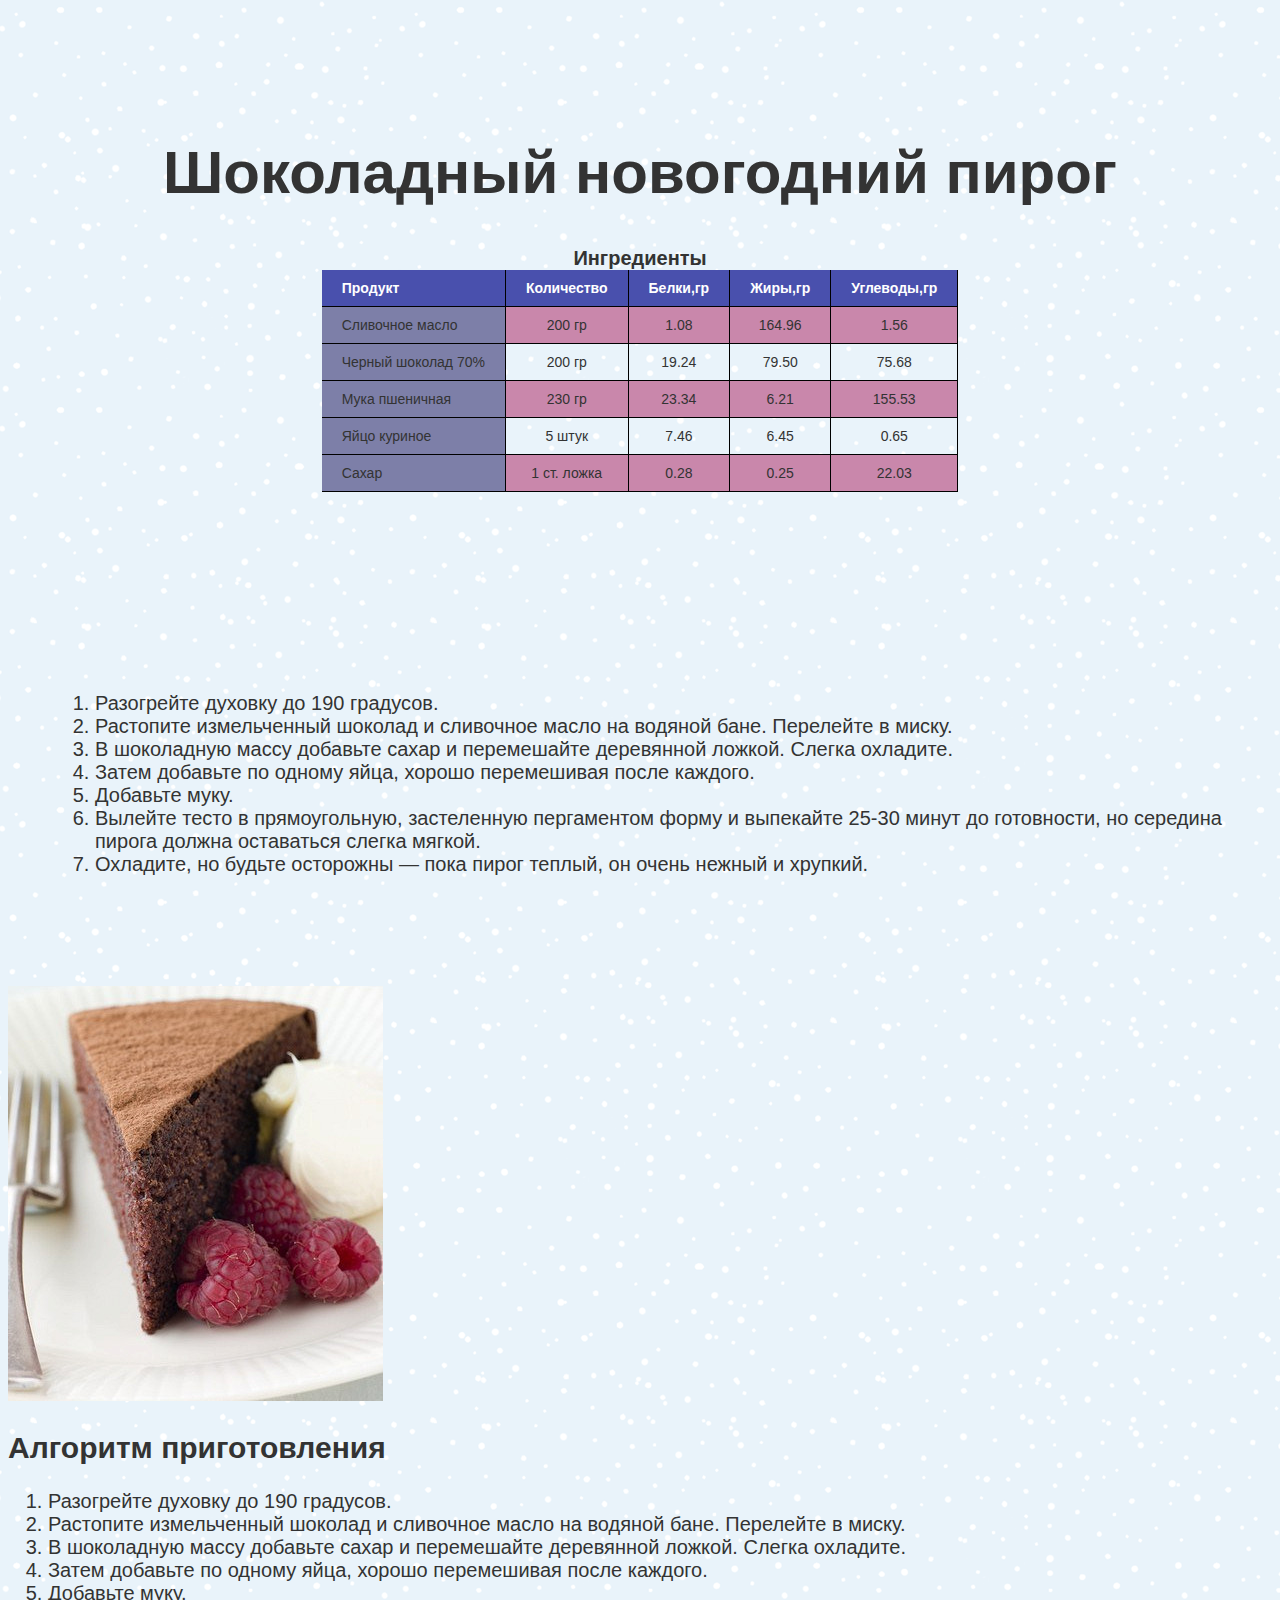
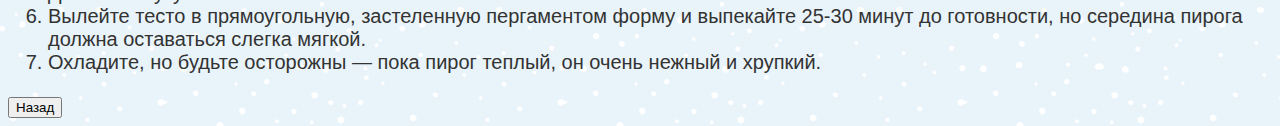
==== rescipy.html @ e44ee41b "Добавлен кусок моего курсового проекта, дальше будет круче...хотелось бы" ====
<!DOCTYPE html>
<html lang="ru">

<head>
    <meta charset="UTF-8">
    <meta name="viewport" content="width=device-width, initial-scale=1.0">
    <link rel="stylesheet" href="css/rescipy.css">
    <title>Рецепт пирога</title>
</head>

<body>


    <section class="section table">
        <div class="container">
            <div class="table-block">
                <h1 class="section-title table__title">Шоколадный новогодний пирог</h1>
            </div>
            <div class="section-table table__ingredients">
                <table class="table rescipy__table">
                    <caption class="table-title table__name"> <b>Ингредиенты</b> </caption>
                    <tr>
                        <th>Продукт</th>
                        <th>Количество</th>
                        <th>Белки,гр</th>
                        <th>Жиры,гр</th>
                        <th>Углеводы,гр</th>
                    </tr>
                    <tr>
                        <td class="table__item">Сливочное масло</td>
                        <td> 200 гр </td>
                        <td> 1.08 </td>
                        <td> 164.96 </td>
                        <td> 1.56 </td>
                    </tr>
                    <tr>
                        <td class="table__item">Черный шоколад 70%</td>
                        <td> 200 гр </td>
                        <td> 19.24 </td>
                        <td> 79.50 </td>
                        <td> 75.68 </td>
                    </tr>
                    <tr>
                        <td class="table__item">Мука пшеничная</td>
                        <td> 230 гр </td>
                        <td> 23.34 </td>
                        <td> 6.21 </td>
                        <td> 155.53 </td>
                    </tr>
                    <tr>
                        <td class="table__item">Яйцо куриное</td>
                        <td> 5 штук </td>
                        <td> 7.46 </td>
                        <td> 6.45 </td>
                        <td> 0.65 </td>
                    </tr>
                    <tr>
                        <td class="table__item">Сахар</td>
                        <td> 1 ст. ложка </td>
                        <td> 0.28 </td>
                        <td> 0.25 </td>
                        <td> 22.03 </td>
                    </tr>
                </table>
            </div>
    </section>

    <section class="cooking_method section">
        <div class="container">
            <div class="cooking_method-block">
                <div class="cooking_method__algoritm">
                    <ol class="algoritm">
                        <li class="rescipy_menu__item">Разогрейте духовку до 190 градусов.</li>
                        <li class="rescipy_menu__item">Растопите измельченный шоколад и сливочное масло на водяной бане.
                            Перелейте в миску.</li>
                        <li class="rescipy_menu__item">В шоколадную массу добавьте сахар и перемешайте деревянной
                            ложкой. Слегка
                            охладите.</li>
                        <li class="rescipy_menu__item">Затем добавьте по одному яйца, хорошо перемешивая после каждого.
                        </li>
                        <li class="rescipy_menu__item">Добавьте муку.</li>
                        <li class="rescipy_menu__item">Вылейте тесто в прямоугольную, застеленную пергаментом форму и
                            выпекайте
                            25-30 минут до готовности, но середина пирога должна оставаться слегка мягкой.</li>
                        <li class="rescipy_menu__item">Охладите, но будьте осторожны — пока пирог теплый, он очень
                            нежный и
                            хрупкий.</li>
                    </ol>
                </div>
            </div>
        </div>
    </section>
    <img src="assets/img/pie.jpg" alt="Шоколадный пирог">

    <!-- Таблица с ингредиентами-->
    <div class="hero__rescipy">


        <!--Алгоритм приготовления-->
        <h2>Алгоритм приготовления</h2>
        <div class="hero__rescipy_algoritm">
            <ol class="rescipy_menu">
                <li class="rescipy_menu__item">Разогрейте духовку до 190 градусов.</li>
                <li class="rescipy_menu__item">Растопите измельченный шоколад и сливочное масло на водяной бане.
                    Перелейте в миску.</li>
                <li class="rescipy_menu__item">В шоколадную массу добавьте сахар и перемешайте деревянной ложкой. Слегка
                    охладите.</li>
                <li class="rescipy_menu__item">Затем добавьте по одному яйца, хорошо перемешивая после каждого.</li>
                <li class="rescipy_menu__item">Добавьте муку.</li>
                <li class="rescipy_menu__item">Вылейте тесто в прямоугольную, застеленную пергаментом форму и выпекайте
                    25-30 минут до готовности, но середина пирога должна оставаться слегка мягкой.</li>
                <li class="rescipy_menu__item">Охладите, но будьте осторожны — пока пирог теплый, он очень нежный и
                    хрупкий.</li>
            </ol>
        </div>
        <a href="index.html" class="go_back">
            <button class="btn_back">Назад</button>
        </a>
    </div>

</body>

</html>
---- css/rescipy.css ----
* {
    box-sizing: border-box;
}

.container {
    width: 1170px;
    margin: auto;
}

.section {
    padding: 90px 0px;
}

body {
    background: url('../assets/img/blue-snow.png');
    font-family: 'Franklin Gothic Medium',
        'Arial Narrow',
        Arial,
        sans-serif;
    font-size: 20px;
    color: #333333;
}

.section-table {
    align-items: center;
}

.table {
    font-family: "Lucida Sans Unicode", "Lucida Grande", Sans-Serif;
    font-size: 14px;
    border-collapse: collapse;
    text-align: center;
    margin: auto;
}

.table-title {
    font-size: 20px;
}

.table__item {
    background: #7d7fa8;
    padding: 10px 20px;
}

th {
    background: #4950ad;
    color: white;
    padding: 10px 20px;
}

th,
td {
    border-style: solid;
    border-width: 0 1px 1px 0;
    border-color: black;
}

tr:nth-child(even) {
    background: #c987ab;
}

th:first-child,
td:first-child {
    text-align: left;
}

.table__title {
    text-align: center;
    font-size: 60px;
}
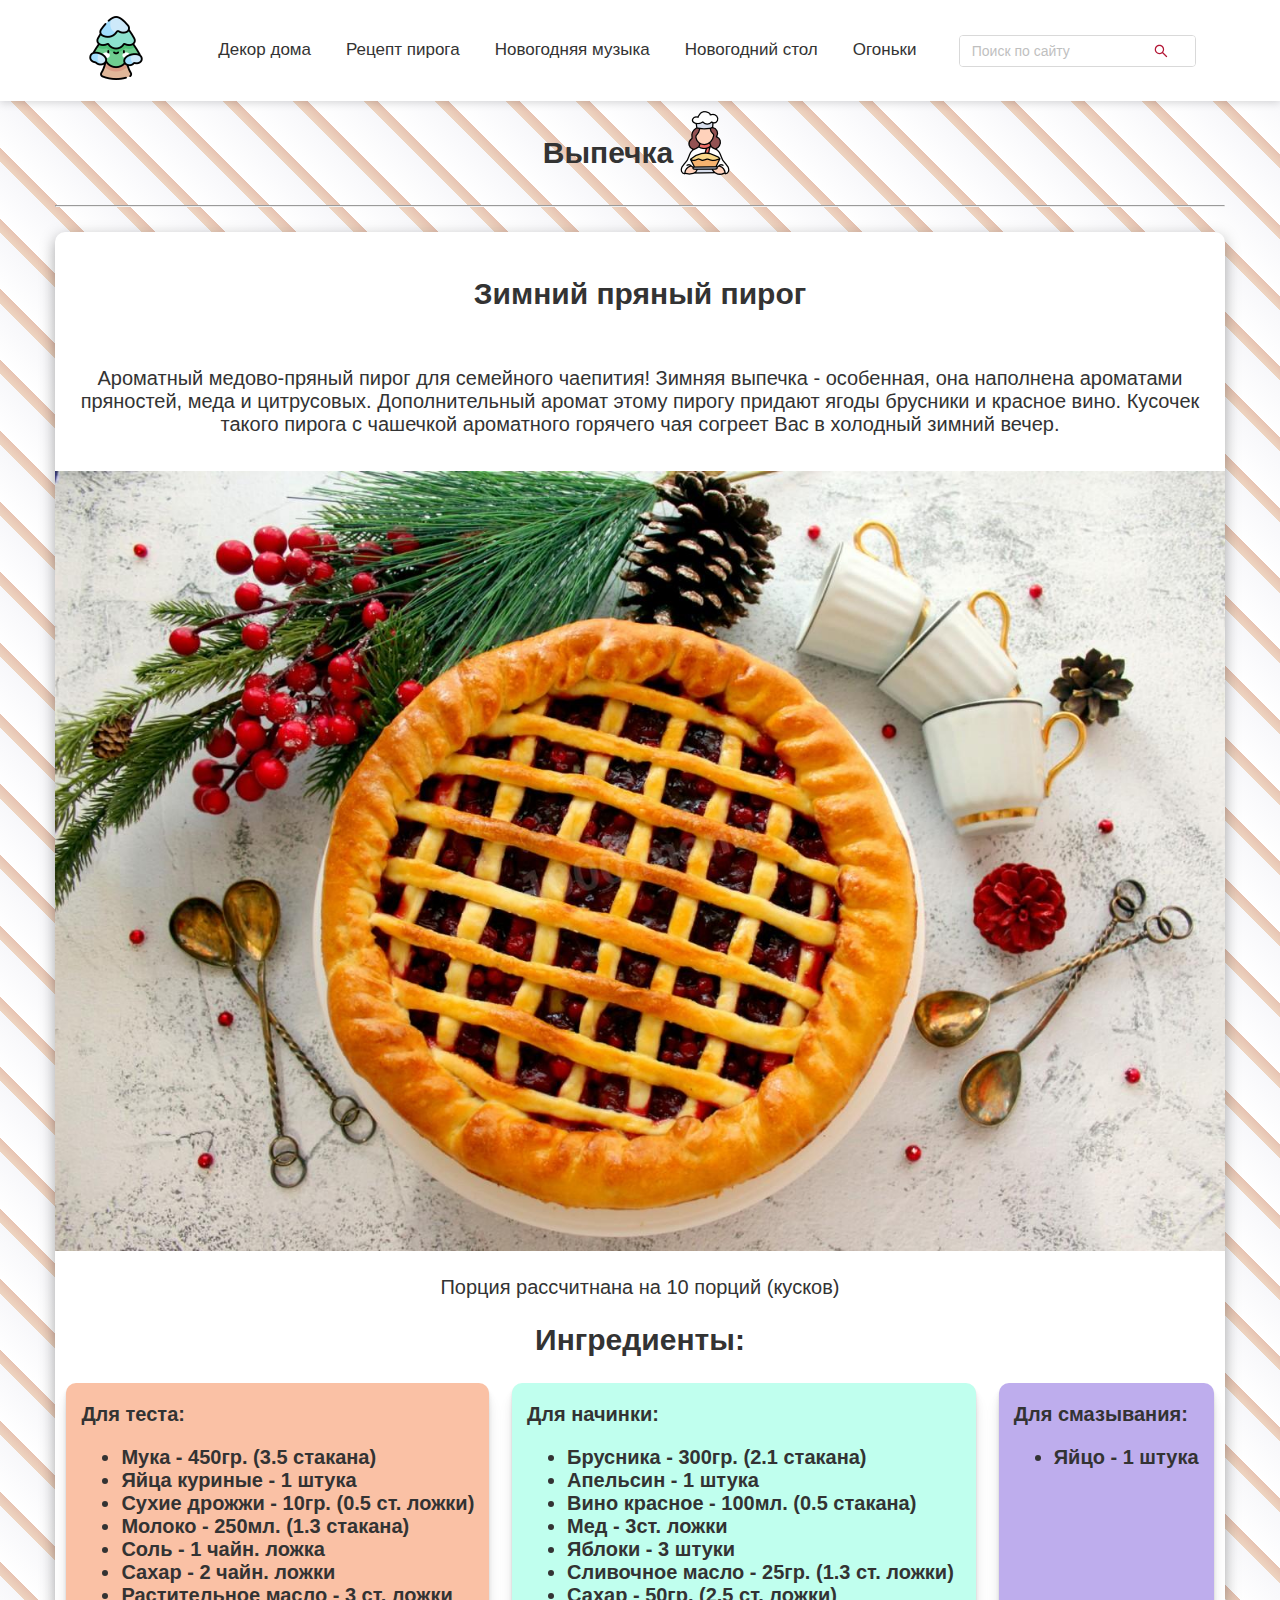
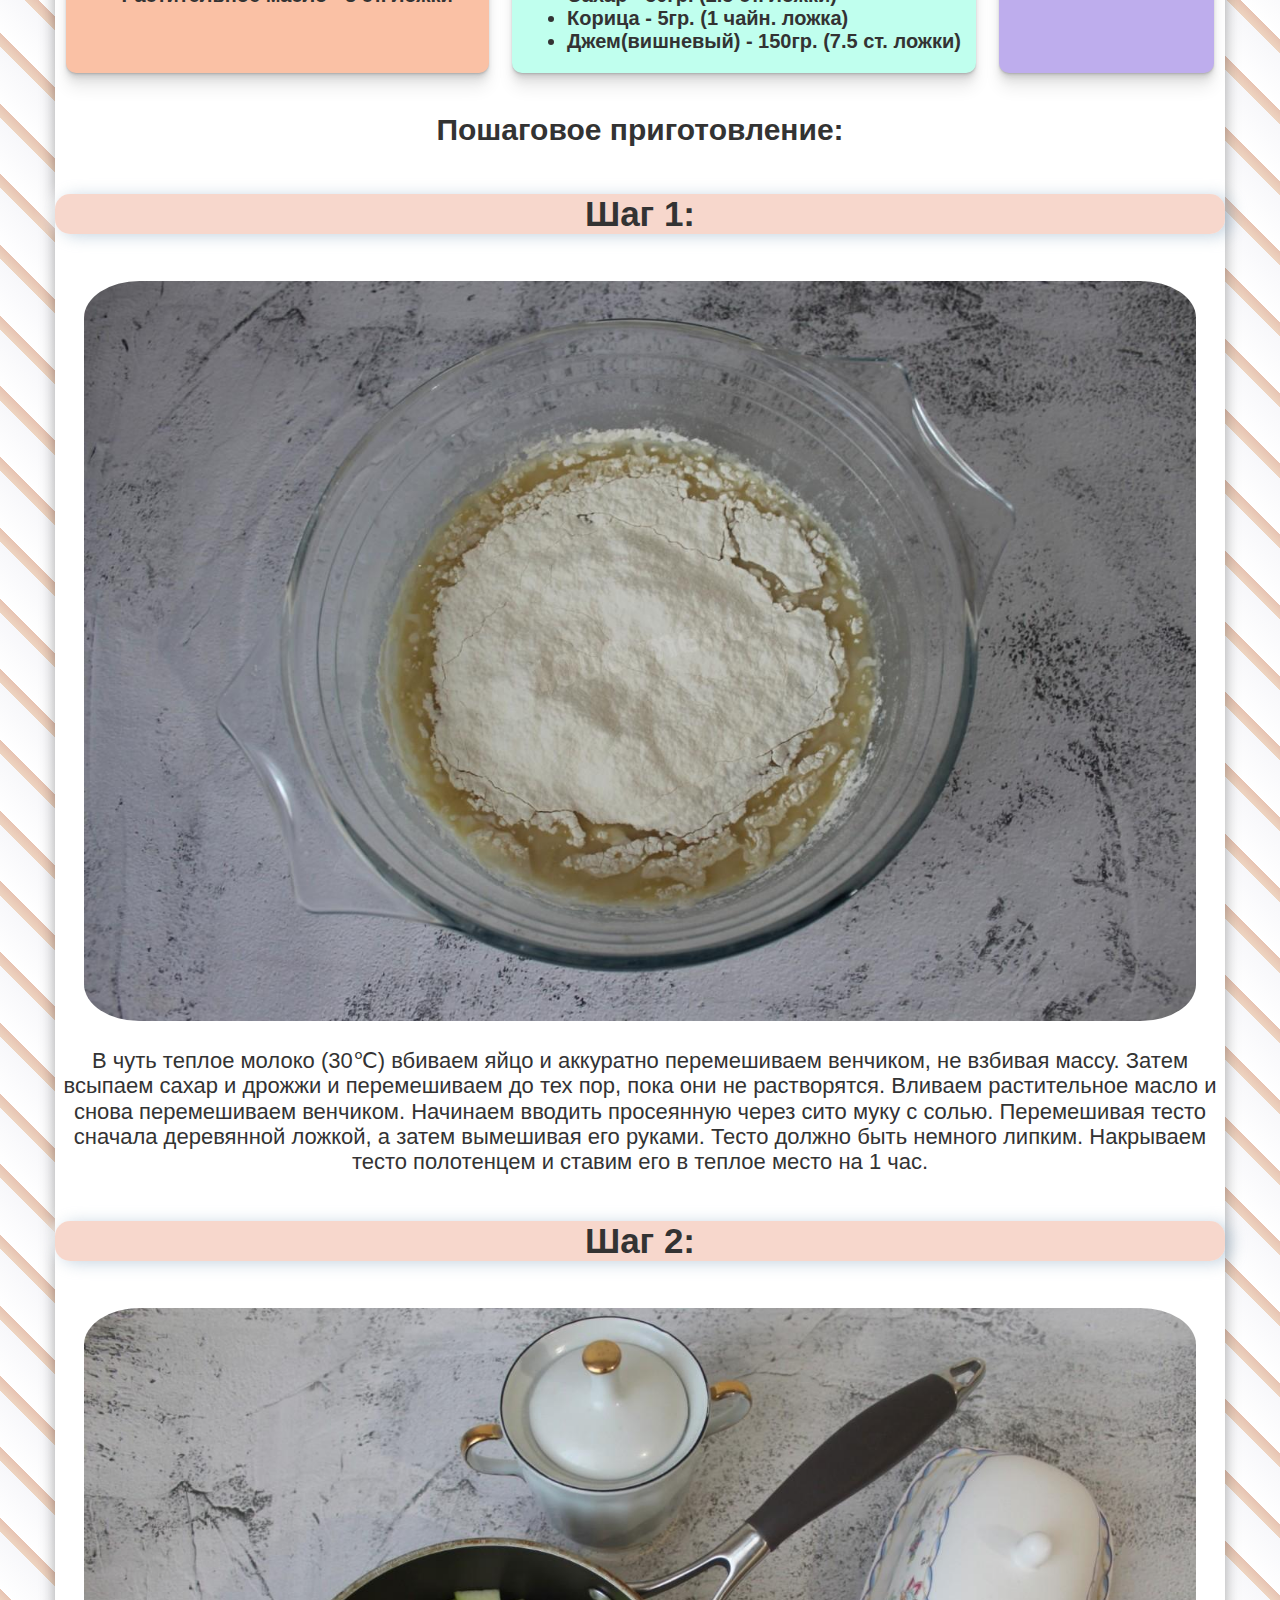
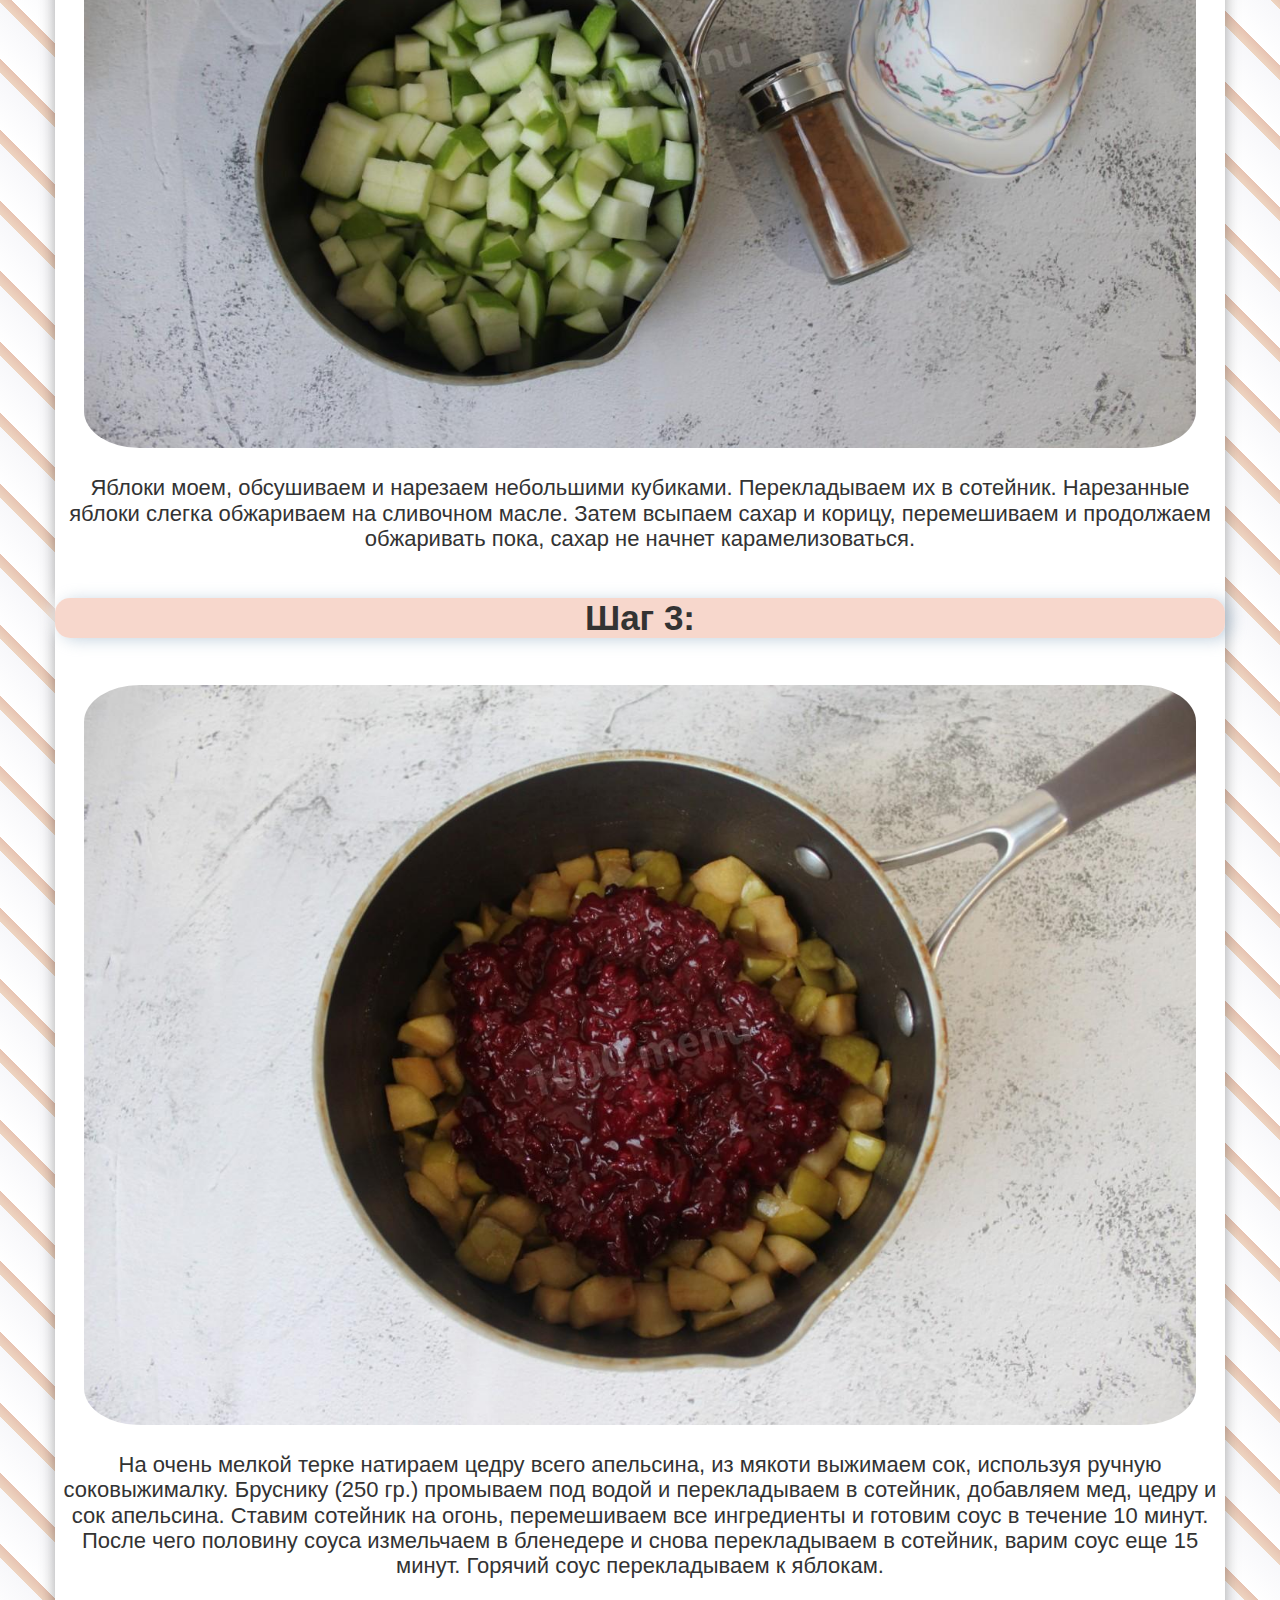
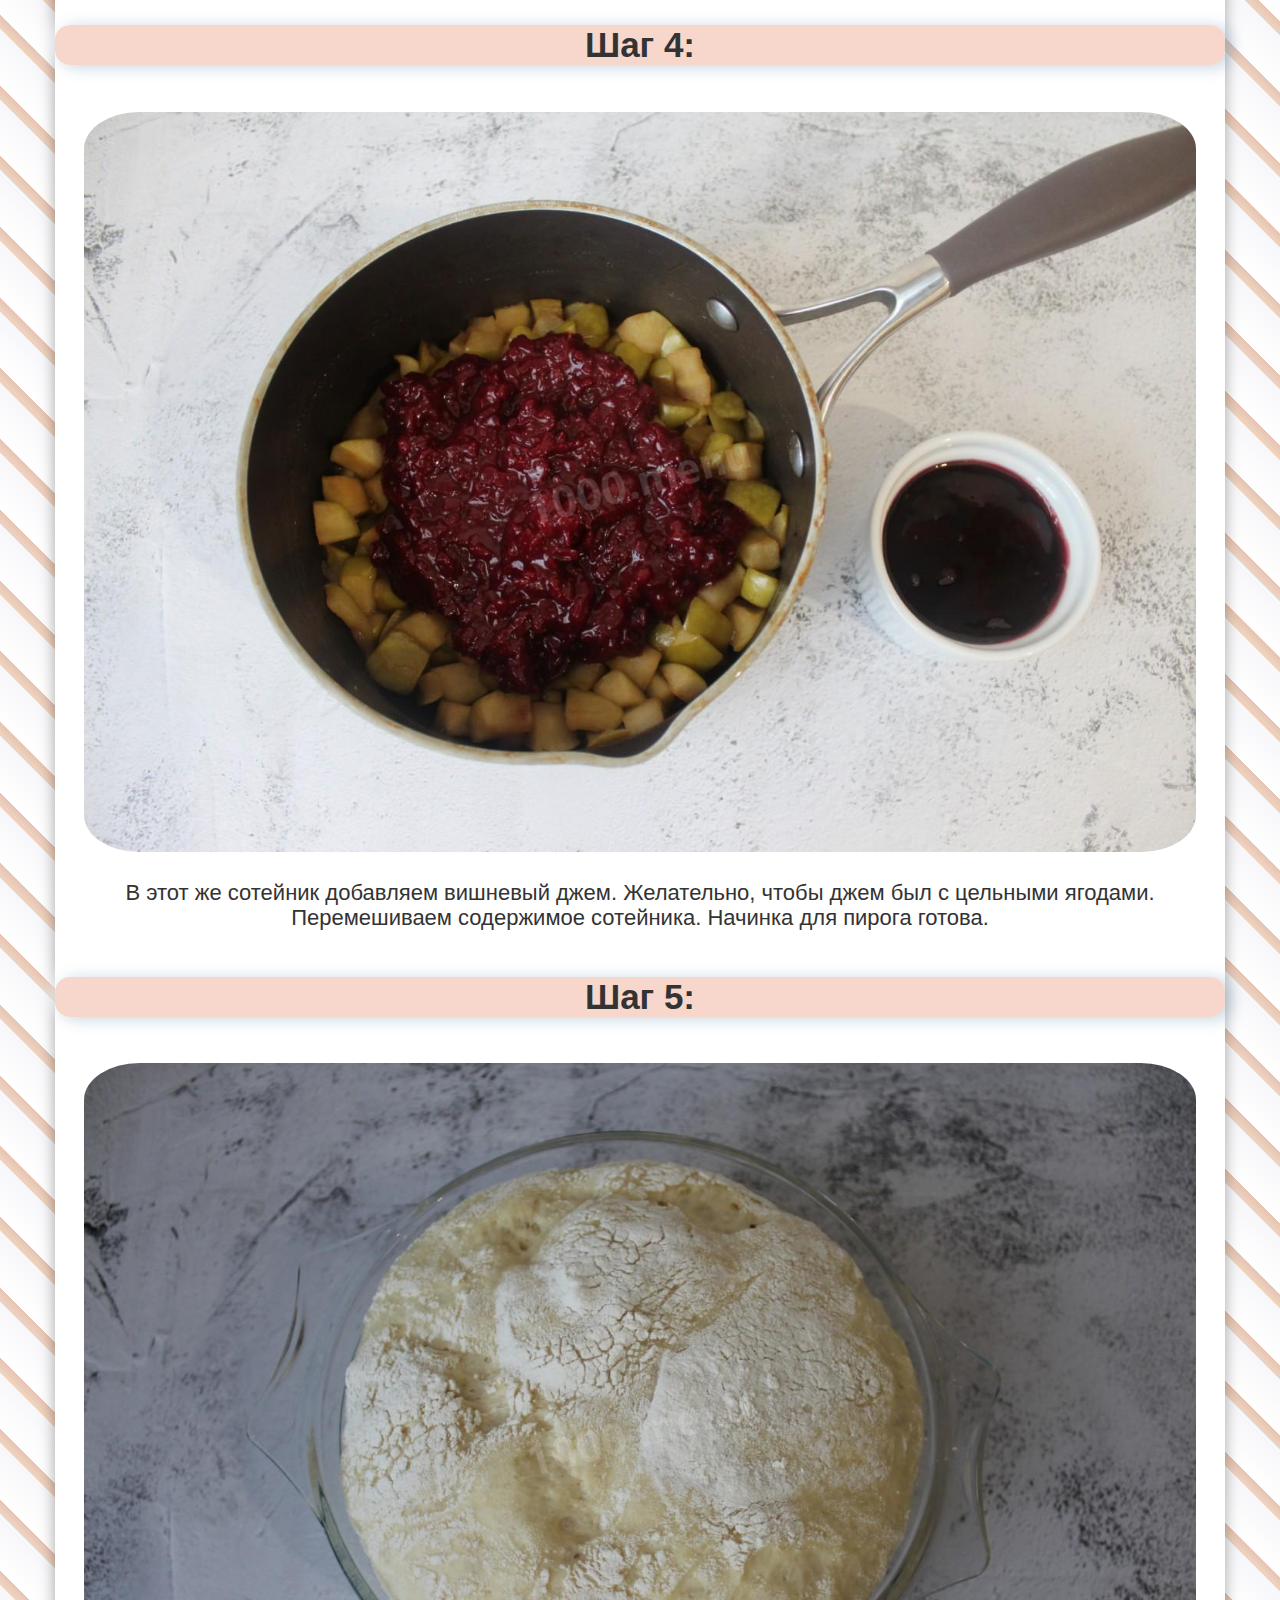
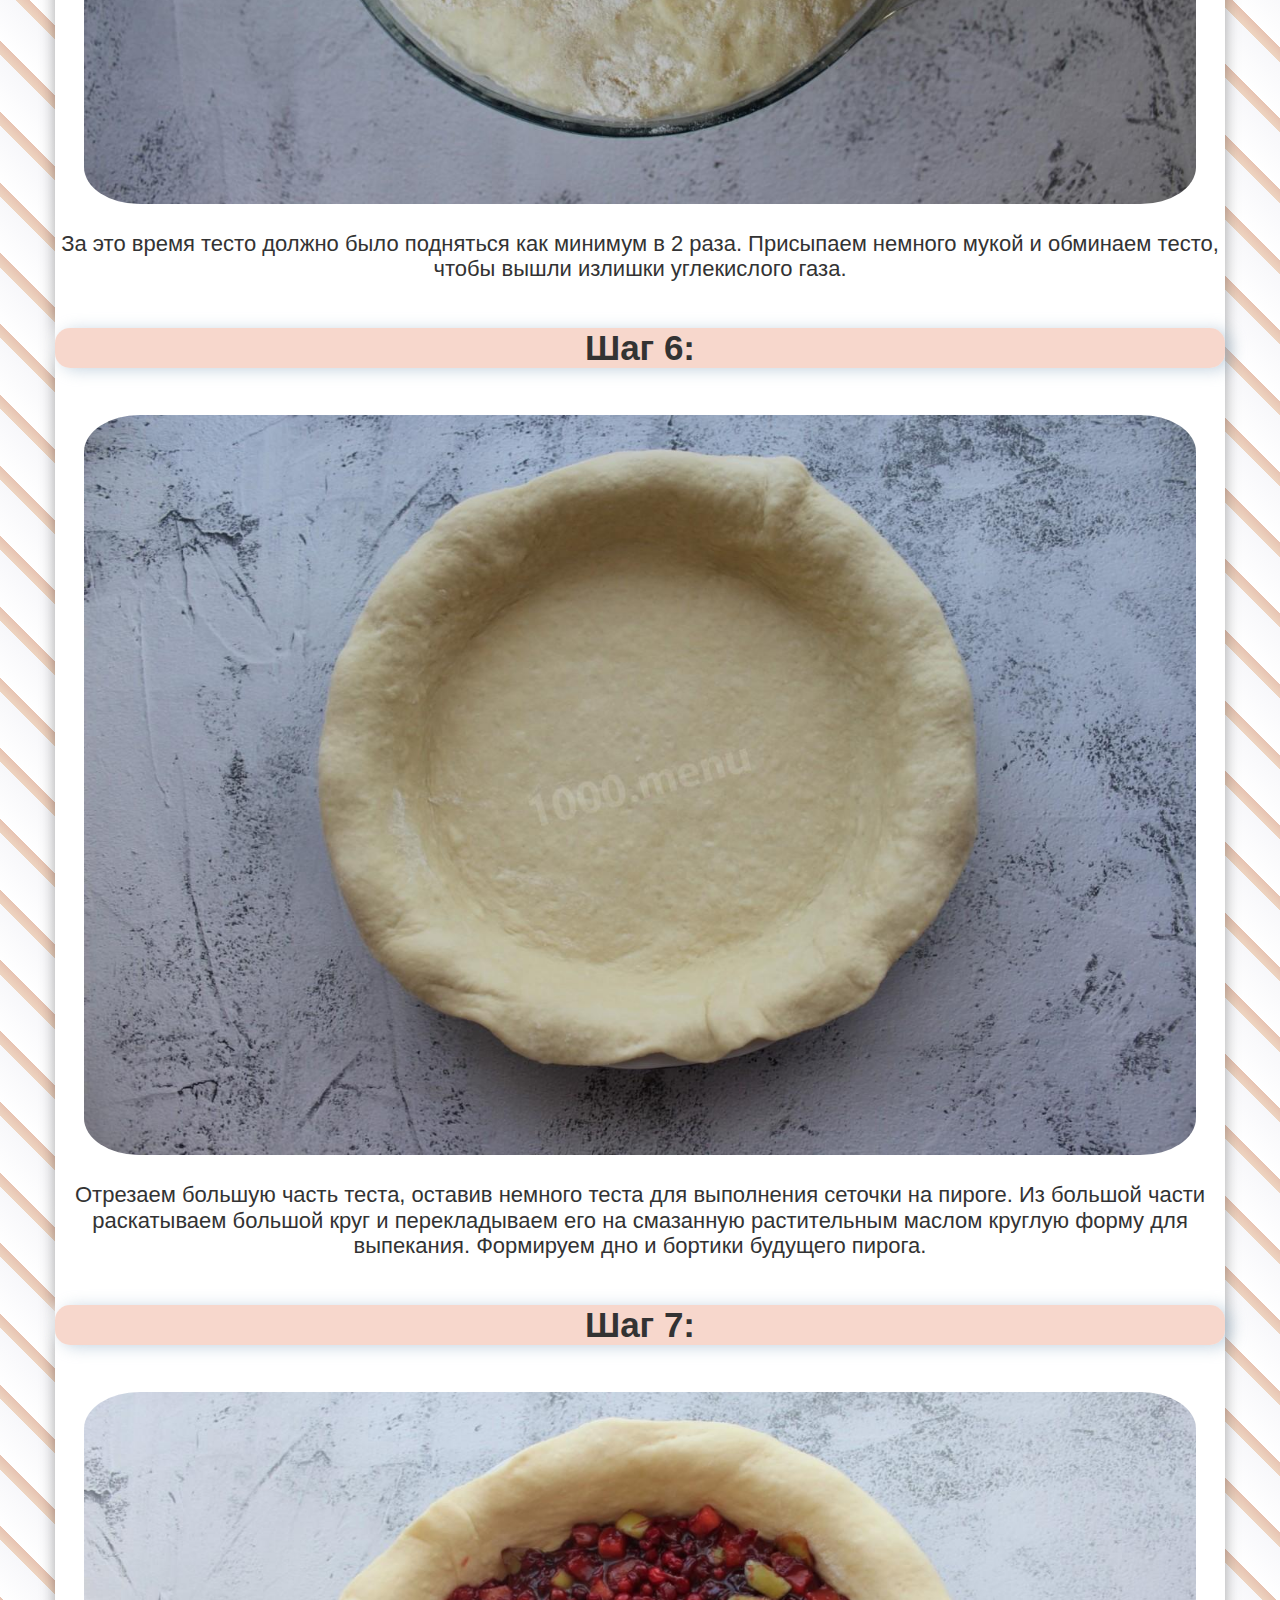
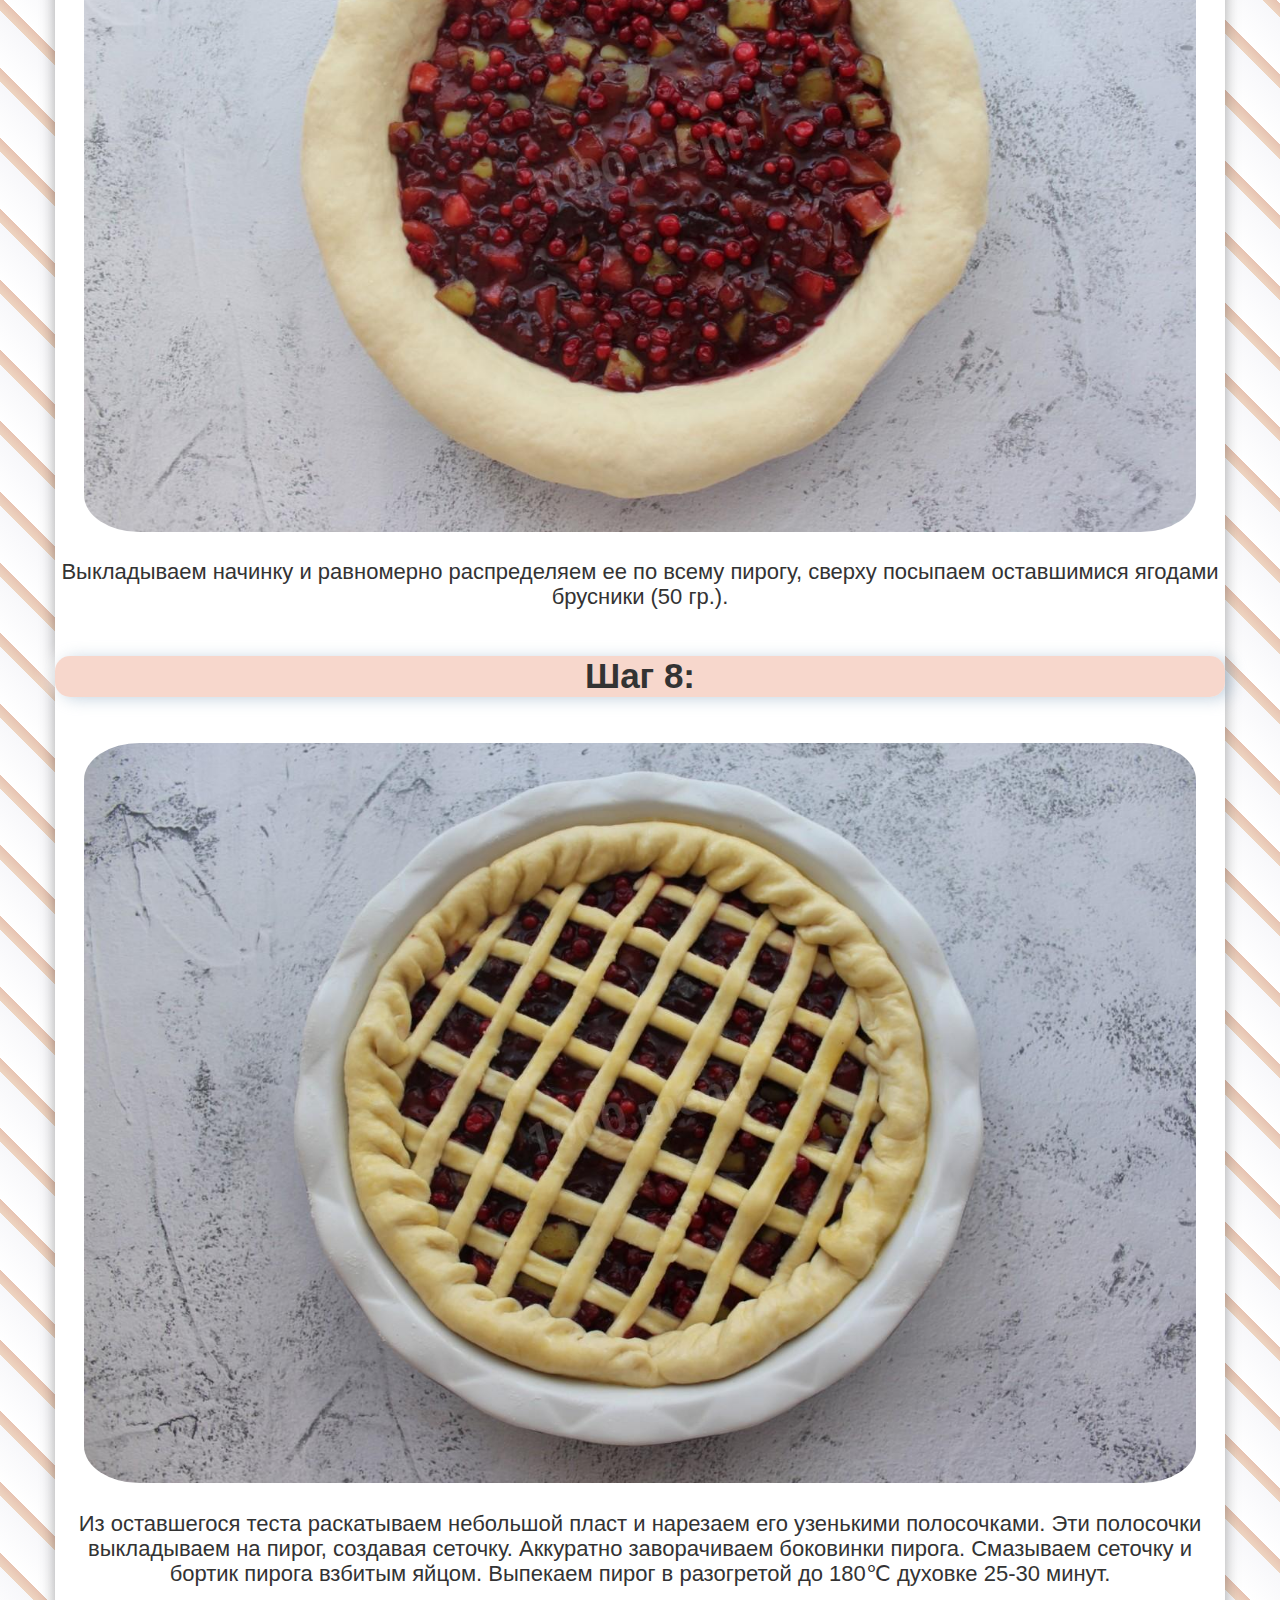
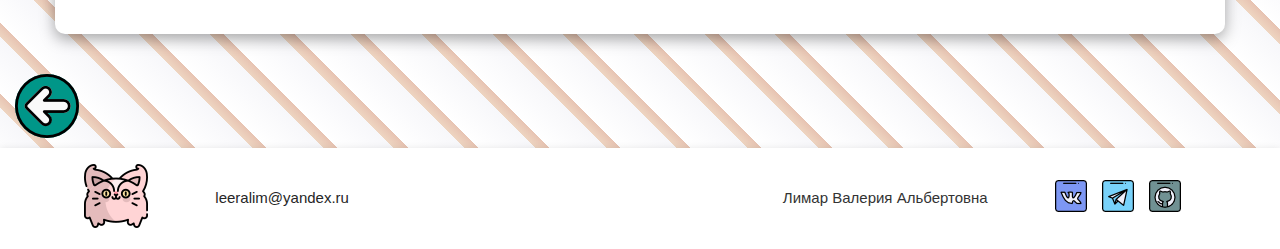
==== commit 0f74fa48: "Модифицировала страницу с рецептом" ====
--- a/rescipy.html
+++ b/rescipy.html
@@ -5,119 +5,240 @@
     <meta charset="UTF-8">
     <meta name="viewport" content="width=device-width, initial-scale=1.0">
     <link rel="stylesheet" href="css/rescipy.css">
+    <link rel="stylesheet" href="css/normalize.css">
     <title>Рецепт пирога</title>
 </head>
 
 <body>
-
-
-    <section class="section table">
+    <nav class="navbar">
         <div class="container">
-            <div class="table-block">
-                <h1 class="section-title table__title">Шоколадный новогодний пирог</h1>
-            </div>
-            <div class="section-table table__ingredients">
-                <table class="table rescipy__table">
-                    <caption class="table-title table__name"> <b>Ингредиенты</b> </caption>
-                    <tr>
-                        <th>Продукт</th>
-                        <th>Количество</th>
-                        <th>Белки,гр</th>
-                        <th>Жиры,гр</th>
-                        <th>Углеводы,гр</th>
-                    </tr>
-                    <tr>
-                        <td class="table__item">Сливочное масло</td>
-                        <td> 200 гр </td>
-                        <td> 1.08 </td>
-                        <td> 164.96 </td>
-                        <td> 1.56 </td>
-                    </tr>
-                    <tr>
-                        <td class="table__item">Черный шоколад 70%</td>
-                        <td> 200 гр </td>
-                        <td> 19.24 </td>
-                        <td> 79.50 </td>
-                        <td> 75.68 </td>
-                    </tr>
-                    <tr>
-                        <td class="table__item">Мука пшеничная</td>
-                        <td> 230 гр </td>
-                        <td> 23.34 </td>
-                        <td> 6.21 </td>
-                        <td> 155.53 </td>
-                    </tr>
-                    <tr>
-                        <td class="table__item">Яйцо куриное</td>
-                        <td> 5 штук </td>
-                        <td> 7.46 </td>
-                        <td> 6.45 </td>
-                        <td> 0.65 </td>
-                    </tr>
-                    <tr>
-                        <td class="table__item">Сахар</td>
-                        <td> 1 ст. ложка </td>
-                        <td> 0.28 </td>
-                        <td> 0.25 </td>
-                        <td> 22.03 </td>
-                    </tr>
-                </table>
-            </div>
-    </section>
-
-    <section class="cooking_method section">
+            <div class="navbar-wrapper">
+                <a href="/" class="navbar__logo">
+                    <img src="assets/img/pine-tree.png" alt="logo">
+                </a>
+                <div class="navbar-menu">
+                    <ul class="navbar-menu__items">
+                        <li class="navbar-menu__item">
+                            <a href="decorate.html" class="navbar-menu__link">Декор дома</a>
+                        </li>
+                        <li class="navbar-menu__item">
+                            <a href="rescipy.html" class="navbar-menu__link">Рецепт пирога</a>
+                        </li>
+                        <li class="navbar-menu__item">
+                            <a href="#" class="navbar-menu__link">Новогодняя музыка</a>
+                        </li>
+                        <li class="navbar-menu__item">
+                            <a href="#" class="navbar-menu__link">Новогодний стол</a>
+                        </li>
+                        <li class="navbar-menu__item">
+                            <a href="#" class="navbar-menu__link">Огоньки</a>
+                        </li>
+                    </ul>
+                </div>
+                <div class="input-group">
+                    <input type="text" class="search-input" placeholder="Поиск по сайту">
+                    <button class="search-button">
+                        <img src="assets/img/search.svg" alt="ЛУПА" class="search-item">
+                    </button>
+                </div>
+            </div>
+        </div>
+    </nav>
+    <section class="section rescipy">
         <div class="container">
-            <div class="cooking_method-block">
-                <div class="cooking_method__algoritm">
-                    <ol class="algoritm">
-                        <li class="rescipy_menu__item">Разогрейте духовку до 190 градусов.</li>
-                        <li class="rescipy_menu__item">Растопите измельченный шоколад и сливочное масло на водяной бане.
-                            Перелейте в миску.</li>
-                        <li class="rescipy_menu__item">В шоколадную массу добавьте сахар и перемешайте деревянной
-                            ложкой. Слегка
-                            охладите.</li>
-                        <li class="rescipy_menu__item">Затем добавьте по одному яйца, хорошо перемешивая после каждого.
-                        </li>
-                        <li class="rescipy_menu__item">Добавьте муку.</li>
-                        <li class="rescipy_menu__item">Вылейте тесто в прямоугольную, застеленную пергаментом форму и
-                            выпекайте
-                            25-30 минут до готовности, но середина пирога должна оставаться слегка мягкой.</li>
-                        <li class="rescipy_menu__item">Охладите, но будьте осторожны — пока пирог теплый, он очень
-                            нежный и
-                            хрупкий.</li>
-                    </ol>
+            <div class="rescipy-category">
+                <h2 class="catgory-name">Выпечка</h2>
+                <img src="assets/img/baker.png" alt="baker" class="baker">
+            </div>
+            <hr>
+            <div class="card cooking-method">
+                <h2 class="title title_medium">Зимний пряный пирог</h2>
+                <div class="plain-text">
+                    <div class="description">
+                        <p class="description-text">Ароматный медово-пряный пирог для семейного чаепития! Зимняя выпечка
+                            - особенная, она
+                            наполнена
+                            ароматами пряностей,
+                            меда и цитрусовых. Дополнительный аромат этому пирогу придают ягоды брусники и красное вино.
+                            Кусочек такого пирога с
+                            чашечкой ароматного горячего чая согреет Вас в холодный зимний вечер.
+                        </p>
+                    </div>
+                    <div class="content-media">
+                        <img src="assets/img/ny_pie.jpg" alt="Новогоднии пряныи пирожочек" class="pie">
+                    </div>
+                </div>
+                <div class="ingredients">
+                    <p>Порция рассчитнана на 10 порций (кусков)</p>
+                    <p>
+                    <h2>Ингредиенты:</h2>
+                    </p>
+                    <div class="ingredient-items">
+                        <div class="dough">
+                            <p>Для теста:</p>
+                            <ul>
+                                <li>Мука - 450гр. (3.5 стакана)</li>
+                                <li>Яйца куриные - 1 штука</li>
+                                <li>Сухие дрожжи - 10гр. (0.5 ст. ложки)</li>
+                                <li>Молоко - 250мл. (1.3 стакана)</li>
+                                <li>Соль - 1 чайн. ложка</li>
+                                <li>Сахар - 2 чайн. ложки</li>
+                                <li>Растительное масло - 3 ст. ложки</li>
+                            </ul>
+                        </div>
+                        <div class="filling">
+                            <p>Для начинки:</p>
+                            <ul>
+                                <li>Брусника - 300гр. (2.1 стакана)</li>
+                                <li>Апельсин - 1 штука</li>
+                                <li>Вино красное - 100мл. (0.5 стакана)</li>
+                                <li>Мед - 3ст. ложки</li>
+                                <li>Яблоки - 3 штуки</li>
+                                <li>Сливочное масло - 25гр. (1.3 ст. ложки)</li>
+                                <li>Сахар - 50гр. (2.5 ст. ложки)</li>
+                                <li>Корица - 5гр. (1 чайн. ложка)</li>
+                                <li>Джем(вишневый) - 150гр. (7.5 ст. ложки)</li>
+                            </ul>
+                        </div>
+                        <div class="lubrication">
+                            <p>Для смазывания:</p>
+                            <ul>
+                                <li>Яйцо - 1 штука</li>
+                            </ul>
+                        </div>
+                    </div>
+                </div>
+                <div class="cooking-algoritm">
+                    <h2 class="cooking-title">Пошаговое приготовление:</h2>
+                    <div class="cooking-steps">
+                        <h4 class="step-number">Шаг 1:</h4>
+                        <div class="step">
+                            <p class="step-photo">
+                                <img src="assets/img/flour.jpg" alt="" class="flour">
+                            </p>
+                            <p>В чуть теплое молоко (30℃) вбиваем яйцо и аккуратно перемешиваем венчиком, не взбивая
+                                массу. Затем всыпаем сахар и
+                                дрожжи и перемешиваем до тех пор, пока они не растворятся. Вливаем растительное масло и
+                                снова перемешиваем венчиком.
+                                Начинаем вводить просеянную через сито муку с солью. Перемешивая тесто сначала
+                                деревянной ложкой, а затем вымешивая его
+                                руками. Тесто должно быть немного липким. Накрываем тесто полотенцем и ставим его в
+                                теплое место на 1 час.</p>
+                        </div>
+                        <h4 class="step-number">Шаг 2:</h4>
+                        <div class="step">
+                            <p class="step-photo">
+                                <img src="assets/img/apples.jpg" alt="" class="flour">
+                            </p>
+                            <p>Яблоки моем, обсушиваем и нарезаем небольшими кубиками. Перекладываем их в сотейник.
+                                Нарезанные яблоки слегка обжариваем
+                                на сливочном масле. Затем всыпаем сахар и корицу, перемешиваем и продолжаем обжаривать
+                                пока, сахар не начнет
+                                карамелизоваться.</p>
+                        </div>
+                        <h4 class="step-number">Шаг 3:</h4>
+                        <div class="step">
+                            <p class="step-photo">
+                                <img src="assets/img/fill.jpg" alt="" class="flour">
+                            </p>
+                            <p>На очень мелкой терке натираем цедру всего апельсина, из мякоти выжимаем сок, используя
+                                ручную соковыжималку. Бруснику
+                                (250 гр.) промываем под водой и перекладываем в сотейник, добавляем мед, цедру и сок
+                                апельсина. Ставим сотейник на
+                                огонь, перемешиваем все ингредиенты и готовим соус в течение 10 минут. После чего
+                                половину соуса измельчаем в бленедере
+                                и снова перекладываем в сотейник, варим соус еще 15 минут. Горячий соус перекладываем к
+                                яблокам.</p>
+                        </div>
+                        <h4 class="step-number">Шаг 4:</h4>
+                        <div class="step">
+                            <p class="step-photo">
+                                <img src="assets/img/jem.jpg" alt="" class="flour">
+                            </p>
+                            <p>В этот же сотейник добавляем вишневый джем. Желательно, чтобы джем был с цельными
+                                ягодами. Перемешиваем содержимое
+                                сотейника. Начинка для пирога готова.</p>
+                        </div>
+                        <h4 class="step-number">Шаг 5:</h4>
+                        <div class="step">
+                            <p class="step-photo">
+                                <img src="assets/img/grow.jpg" alt="" class="flour">
+                            </p>
+                            <p>За это время тесто должно было подняться как минимум в 2 раза. Присыпаем немного мукой и
+                                обминаем тесто, чтобы вышли
+                                излишки углекислого газа.</p>
+                        </div>
+                        <h4 class="step-number">Шаг 6:</h4>
+                        <div class="step">
+                            <p class="step-photo">
+                                <img src="assets/img/cut.jpg" alt="" class="flour">
+                            </p>
+                            <p>Отрезаем большую часть теста, оставив немного теста для выполнения сеточки на пироге. Из
+                                большой части раскатываем
+                                большой круг и перекладываем его на смазанную растительным маслом круглую форму для
+                                выпекания. Формируем дно и бортики
+                                будущего пирога.</p>
+                        </div>
+                        <h4 class="step-number">Шаг 7:</h4>
+                        <div class="step">
+                            <p class="step-photo">
+                                <img src="assets/img/make.jpg" alt="" class="flour">
+                            </p>
+                            <p>Выкладываем начинку и равномерно распределяем ее по всему пирогу, сверху посыпаем
+                                оставшимися ягодами брусники (50 гр.).</p>
+                        </div>
+                        <h4 class="step-number">Шаг 8:</h4>
+                        <div class="step">
+                            <p class="step-photo">
+                                <img src="assets/img/bake.jpg" alt="" class="flour">
+                            </p>
+                            <p>Из оставшегося теста раскатываем небольшой пласт и нарезаем его узенькими полосочками.
+                                Эти полосочки выкладываем на
+                                пирог, создавая сеточку. Аккуратно заворачиваем боковинки пирога. Смазываем сеточку и
+                                бортик пирога взбитым яйцом.
+                                Выпекаем пирог в разогретой до 180℃ духовке 25-30 минут.</p>
+                        </div>
+                    </div>
                 </div>
             </div>
         </div>
     </section>
-    <img src="assets/img/pie.jpg" alt="Шоколадный пирог">
-
-    <!-- Таблица с ингредиентами-->
-    <div class="hero__rescipy">
-
-
-        <!--Алгоритм приготовления-->
-        <h2>Алгоритм приготовления</h2>
-        <div class="hero__rescipy_algoritm">
-            <ol class="rescipy_menu">
-                <li class="rescipy_menu__item">Разогрейте духовку до 190 градусов.</li>
-                <li class="rescipy_menu__item">Растопите измельченный шоколад и сливочное масло на водяной бане.
-                    Перелейте в миску.</li>
-                <li class="rescipy_menu__item">В шоколадную массу добавьте сахар и перемешайте деревянной ложкой. Слегка
-                    охладите.</li>
-                <li class="rescipy_menu__item">Затем добавьте по одному яйца, хорошо перемешивая после каждого.</li>
-                <li class="rescipy_menu__item">Добавьте муку.</li>
-                <li class="rescipy_menu__item">Вылейте тесто в прямоугольную, застеленную пергаментом форму и выпекайте
-                    25-30 минут до готовности, но середина пирога должна оставаться слегка мягкой.</li>
-                <li class="rescipy_menu__item">Охладите, но будьте осторожны — пока пирог теплый, он очень нежный и
-                    хрупкий.</li>
-            </ol>
+    <a href="index.html" class="return-back">
+        <img src="assets/img/left-arrow.png" alt="">
+    </a>
+</body>
+
+<footer>
+    <nav class="footer-navbar">
+        <div class="container">
+            <div class="footer-navbar__wrapper">
+                <a href="/" class="navbar__logo">
+                    <img src="assets/img/lynx.png" alt="logo">
+                </a>
+                <a href="mailto:leeralim@yandex.ru" class="mail">leeralim@yandex.ru</a>
+                <span class="author-name">Лимар Валерия Альбертовна</span>
+                <div class="shake-little shake-constant shake-constant--hover">
+                    <ul class="footer-navbar info__networks">
+                        <li class="footer-navbar-info__item">
+                            <a href="https://vk.com/leeralim" class="footer-navbar__link">
+                                <img src="assets/img/vk.png" alt="">
+                            </a>
+                        </li>
+                        <li class="footer-navbar-info__item">
+                            <a href="https://t.me/Leeralim" class="footer-navbar__link">
+                                <img src="assets/img/telegram.png" alt="">
+                            </a>
+                        </li>
+                        <li class="footer-navbar-info__item">
+                            <a href="https://github.com/Leeralim" class="footer-navbar__link">
+                                <img src="assets/img/github.png" alt="">
+                            </a>
+                        </li>
+                    </ul>
+                </div>
+            </div>
         </div>
-        <a href="index.html" class="go_back">
-            <button class="btn_back">Назад</button>
-        </a>
-    </div>
-
-</body>
+    </nav>
+</footer>
 
 </html>--- a/css/rescipy.css
+++ b/css/rescipy.css
@@ -12,7 +12,8 @@
 }
 
 body {
-    background: url('../assets/img/blue-snow.png');
+    background-color: #E5E5F7;
+    background: repeating-linear-gradient(45deg, #eed5c1, #e7c3b2 10px, #ffffff 10px, #f7f7fa 50px);
     font-family: 'Franklin Gothic Medium',
         'Arial Narrow',
         Arial,
@@ -21,50 +22,507 @@
     color: #333333;
 }
 
-.section-table {
+.rescipy {
+    padding: 0;
+}
+
+.rescipy-category {
+    text-align: center;
+    margin: 0;
+    display: flex;
+    justify-content: center;
+    padding-top: 10px;
+}
+
+.baker {
+    height: 64px;
+}
+
+.navbar {
+    background-color: #fff;
+    padding-top: 16px;
+    padding-bottom: 16px;
+    box-shadow: 0px 2px 8px rgba(0, 0, 0, 0.15);
+    font-family: 'Franklin Gothic Medium', 'Arial Narrow', Arial, sans-serif;
+}
+
+.navbar-wrapper {
+    max-width: 1200px;
+    width: 95%;
+    margin: auto;
+    display: flex;
+    justify-content: space-between;
     align-items: center;
 }
 
-.table {
-    font-family: "Lucida Sans Unicode", "Lucida Grande", Sans-Serif;
+.navbar-menu__items {
+    display: flex;
+    list-style: none;
+    padding: 0;
+    margin: 0;
+}
+
+.navbar-menu__link {
+    text-decoration: none;
+    margin-right: 15px;
+    font-size: 17px;
+    padding: 10px;
+    display: inline-block;
+    color: #333333;
+}
+
+.navbar-menu__link:hover {
+    cursor: pointer;
+    color: black;
+}
+
+.navbar-menu__link:after {
+    content: "";
+    background-color: black;
+    display: block;
+    height: 2px;
+    width: 0%;
+    transition: width .3s ease-in-out;
+}
+
+.navbar-menu__link:hover:after,
+.navbar-menu__link:focus:after {
+    width: 100%;
+}
+
+.navbar-menu {
+    margin-left: 60px;
+    margin-right: auto;
+}
+
+.input-group {
+    width: 237px;
+    height: 32px;
+    position: relative;
+    background: white;
+    border-radius: 4px;
+    overflow: hidden;
+    border: 1px solid #D9D9D9;
+}
+
+.search-input {
+    border: none;
+    height: 100%;
+    width: 80%;
     font-size: 14px;
-    border-collapse: collapse;
-    text-align: center;
+    line-height: 22px;
+    padding-left: 12px;
+}
+
+.search-button {
+    background-color: #fff;
+    cursor: pointer;
+    height: 100%;
+    width: 20%;
+    border: none;
+    position: absolute;
+    right: 0;
+    top: 0;
+    display: flex;
+    align-items: center;
+    justify-content: space-between;
+}
+
+.search-input::-moz-placeholder {
+    color: #BFBFBF;
+    /* Цвет подсказывающего текста */
+}
+
+.search-input::-webkit-input-placeholder {
+    color: #BFBFBF;
+}
+
+.search-input:-ms-input-placeholder {
+    color: #BFBFBF;
+}
+
+.search-input::-ms-input-placeholder {
+    color: #BFBFBF;
+}
+
+.search-input::placeholder {
+    color: #BFBFBF;
+}
+
+.cooking-method {
+    background-color: #fff;
+    border-radius: 10px;
+    box-shadow: rgba(0, 0, 0, 0.35) 0px 5px 15px;
+    width: 100%;
+    position: relative;
+}
+
+.title_medium {
+    font-size: 30px;
+    text-align: center;
+    padding-top: 45px;
+    padding-bottom: 30px;
+}
+
+.pie {
+    width: 100%;
+    position: relative;
+}
+
+.description-text {
+    text-align: center;
+    font-weight: 200;
+}
+
+.description {
+    padding-bottom: 15px;
+}
+
+.ingredients {
+    text-align: center;
+    font-weight: normal;
+}
+
+.ingredient-items {
+    text-align: left;
+    font-weight: 200;
+    display: flex;
+    justify-content: space-around;
+}
+
+.dough,
+.filling,
+.lubrication {
+    box-shadow: rgba(0, 0, 0, 0.07) 0px 1px 1px,
+        rgba(0, 0, 0, 0.07) 0px 2px 2px,
+        rgba(0, 0, 0, 0.07) 0px 4px 4px,
+        rgba(0, 0, 0, 0.07) 0px 8px 8px,
+        rgba(0, 0, 0, 0.07) 0px 16px 16px;
+    padding: 0 15px 0 15px;
+    border-radius: 10px;
+    margin-bottom: 15px;
+    font-weight: bold;
+}
+
+.dough {
+    background-color: #FAC1A5;
+}
+
+.lubrication {
+    background-color: #BEADED;
+}
+
+.filling {
+    background-color: #C0FFEE;
+}
+
+.cooking-title {
+    text-align: center;
+}
+
+.flour {
+    width: 95%;
     margin: auto;
-}
-
-.table-title {
-    font-size: 20px;
-}
-
-.table__item {
-    background: #7d7fa8;
-    padding: 10px 20px;
-}
-
-th {
-    background: #4950ad;
-    color: white;
-    padding: 10px 20px;
-}
-
-th,
-td {
-    border-style: solid;
-    border-width: 0 1px 1px 0;
-    border-color: black;
-}
-
-tr:nth-child(even) {
-    background: #c987ab;
-}
-
-th:first-child,
-td:first-child {
-    text-align: left;
-}
-
-.table__title {
-    text-align: center;
-    font-size: 60px;
+    border-radius: 5%;
+}
+
+.step-photo {
+    text-align: center;
+    margin: auto;
+}
+
+.step-number {
+    text-align: center;
+    font-size: 35px;
+    background-color: #f1bcaa9a;
+    box-shadow: rgba(136, 165, 191, 0.48) 6px 2px 16px 0px,
+        rgba(255, 255, 255, 0.8) -6px -2px 16px 0px;
+    border-radius: 15px;
+}
+
+.step {
+    text-align: center;
+    font-size: 22px;
+}
+
+.cooking-algoritm {
+    padding-bottom: 25px;
+    margin-bottom: 40px;
+}
+
+footer {
+    margin-top: 5px;
+    background-color: #fff;
+    padding-top: 16px;
+    padding-bottom: 16px;
+    box-shadow: 0px 2px 8px rgba(0, 0, 0, 0.15);
+}
+
+.footer-navbar__wrapper {
+    max-width: 1200px;
+    width: 95%;
+    margin: auto;
+    display: flex;
+    justify-content: space-between;
+    align-items: center;
+
+}
+
+.info__networks {
+    display: flex;
+    list-style: none;
+    padding: 0;
+    margin: 0;
+}
+
+.footer-navbar-info__item {
+    margin-right: 15px;
+}
+
+.footer-navbar__info {
+    display: inline-block;
+    transform-origin: center center
+}
+
+.shake-freeze,
+.shake-constant.shake-constant--hover:hover,
+.shake-trigger:hover .shake-constant.shake-constant--hover {
+    animation-play-state: paused
+}
+
+.shake-freeze:hover,
+.shake-trigger:hover .shake-freeze,
+.shake-little:hover,
+.shake-trigger:hover .shake-little {
+    animation-play-state: running
+}
+
+@keyframes shake-little {
+    2% {
+        transform: translate(1px, 0px) rotate(0.5deg)
+    }
+
+    4% {
+        transform: translate(0px, 0px) rotate(0.5deg)
+    }
+
+    6% {
+        transform: translate(0px, 1px) rotate(0.5deg)
+    }
+
+    8% {
+        transform: translate(1px, 0px) rotate(0.5deg)
+    }
+
+    10% {
+        transform: translate(0px, 1px) rotate(0.5deg)
+    }
+
+    12% {
+        transform: translate(0px, 0px) rotate(0.5deg)
+    }
+
+    14% {
+        transform: translate(0px, 1px) rotate(0.5deg)
+    }
+
+    16% {
+        transform: translate(0px, 0px) rotate(0.5deg)
+    }
+
+    18% {
+        transform: translate(0px, 1px) rotate(0.5deg)
+    }
+
+    20% {
+        transform: translate(0px, 1px) rotate(0.5deg)
+    }
+
+    22% {
+        transform: translate(0px, 1px) rotate(0.5deg)
+    }
+
+    24% {
+        transform: translate(0px, 0px) rotate(0.5deg)
+    }
+
+    26% {
+        transform: translate(1px, 0px) rotate(0.5deg)
+    }
+
+    28% {
+        transform: translate(0px, 1px) rotate(0.5deg)
+    }
+
+    30% {
+        transform: translate(1px, 0px) rotate(0.5deg)
+    }
+
+    32% {
+        transform: translate(1px, 0px) rotate(0.5deg)
+    }
+
+    34% {
+        transform: translate(1px, 1px) rotate(0.5deg)
+    }
+
+    36% {
+        transform: translate(0px, 0px) rotate(0.5deg)
+    }
+
+    38% {
+        transform: translate(1px, 1px) rotate(0.5deg)
+    }
+
+    40% {
+        transform: translate(1px, 1px) rotate(0.5deg)
+    }
+
+    42% {
+        transform: translate(0px, 0px) rotate(0.5deg)
+    }
+
+    44% {
+        transform: translate(1px, 1px) rotate(0.5deg)
+    }
+
+    46% {
+        transform: translate(1px, 1px) rotate(0.5deg)
+    }
+
+    48% {
+        transform: translate(1px, 0px) rotate(0.5deg)
+    }
+
+    50% {
+        transform: translate(1px, 0px) rotate(0.5deg)
+    }
+
+    52% {
+        transform: translate(0px, 0px) rotate(0.5deg)
+    }
+
+    54% {
+        transform: translate(1px, 0px) rotate(0.5deg)
+    }
+
+    56% {
+        transform: translate(1px, 0px) rotate(0.5deg)
+    }
+
+    58% {
+        transform: translate(1px, 1px) rotate(0.5deg)
+    }
+
+    60% {
+        transform: translate(1px, 1px) rotate(0.5deg)
+    }
+
+    62% {
+        transform: translate(0px, 1px) rotate(0.5deg)
+    }
+
+    64% {
+        transform: translate(1px, 0px) rotate(0.5deg)
+    }
+
+    66% {
+        transform: translate(0px, 1px) rotate(0.5deg)
+    }
+
+    68% {
+        transform: translate(0px, 1px) rotate(0.5deg)
+    }
+
+    70% {
+        transform: translate(1px, 1px) rotate(0.5deg)
+    }
+
+    72% {
+        transform: translate(1px, 0px) rotate(0.5deg)
+    }
+
+    74% {
+        transform: translate(1px, 0px) rotate(0.5deg)
+    }
+
+    76% {
+        transform: translate(1px, 1px) rotate(0.5deg)
+    }
+
+    78% {
+        transform: translate(1px, 1px) rotate(0.5deg)
+    }
+
+    80% {
+        transform: translate(1px, 1px) rotate(0.5deg)
+    }
+
+    82% {
+        transform: translate(0px, 0px) rotate(0.5deg)
+    }
+
+    84% {
+        transform: translate(0px, 0px) rotate(0.5deg)
+    }
+
+    86% {
+        transform: translate(1px, 1px) rotate(0.5deg)
+    }
+
+    88% {
+        transform: translate(1px, 1px) rotate(0.5deg)
+    }
+
+    90% {
+        transform: translate(0px, 0px) rotate(0.5deg)
+    }
+
+    92% {
+        transform: translate(1px, 0px) rotate(0.5deg)
+    }
+
+    94% {
+        transform: translate(0px, 1px) rotate(0.5deg)
+    }
+
+    96% {
+        transform: translate(1px, 0px) rotate(0.5deg)
+    }
+
+    98% {
+        transform: translate(1px, 1px) rotate(0.5deg)
+    }
+
+    0%,
+    100% {
+        transform: translate(0, 0) rotate(0)
+    }
+}
+
+.shake-little:hover,
+.shake-trigger:hover .shake-little,
+.shake-little.shake-freeze,
+.shake-little.shake-constant {
+    animation: shake-little 100ms ease-in-out infinite
+}
+
+.footer-navbar__link {
+    cursor: pointer;
+    color: black;
+}
+
+.mail {
+    margin-right: 33%;
+    text-decoration: none;
+    color: #262626;
+    font-size: 15px;
+}
+
+.author-name {
+    font-size: 15px;
+}
+
+.return-back {
+    margin-left: 15px;
 }